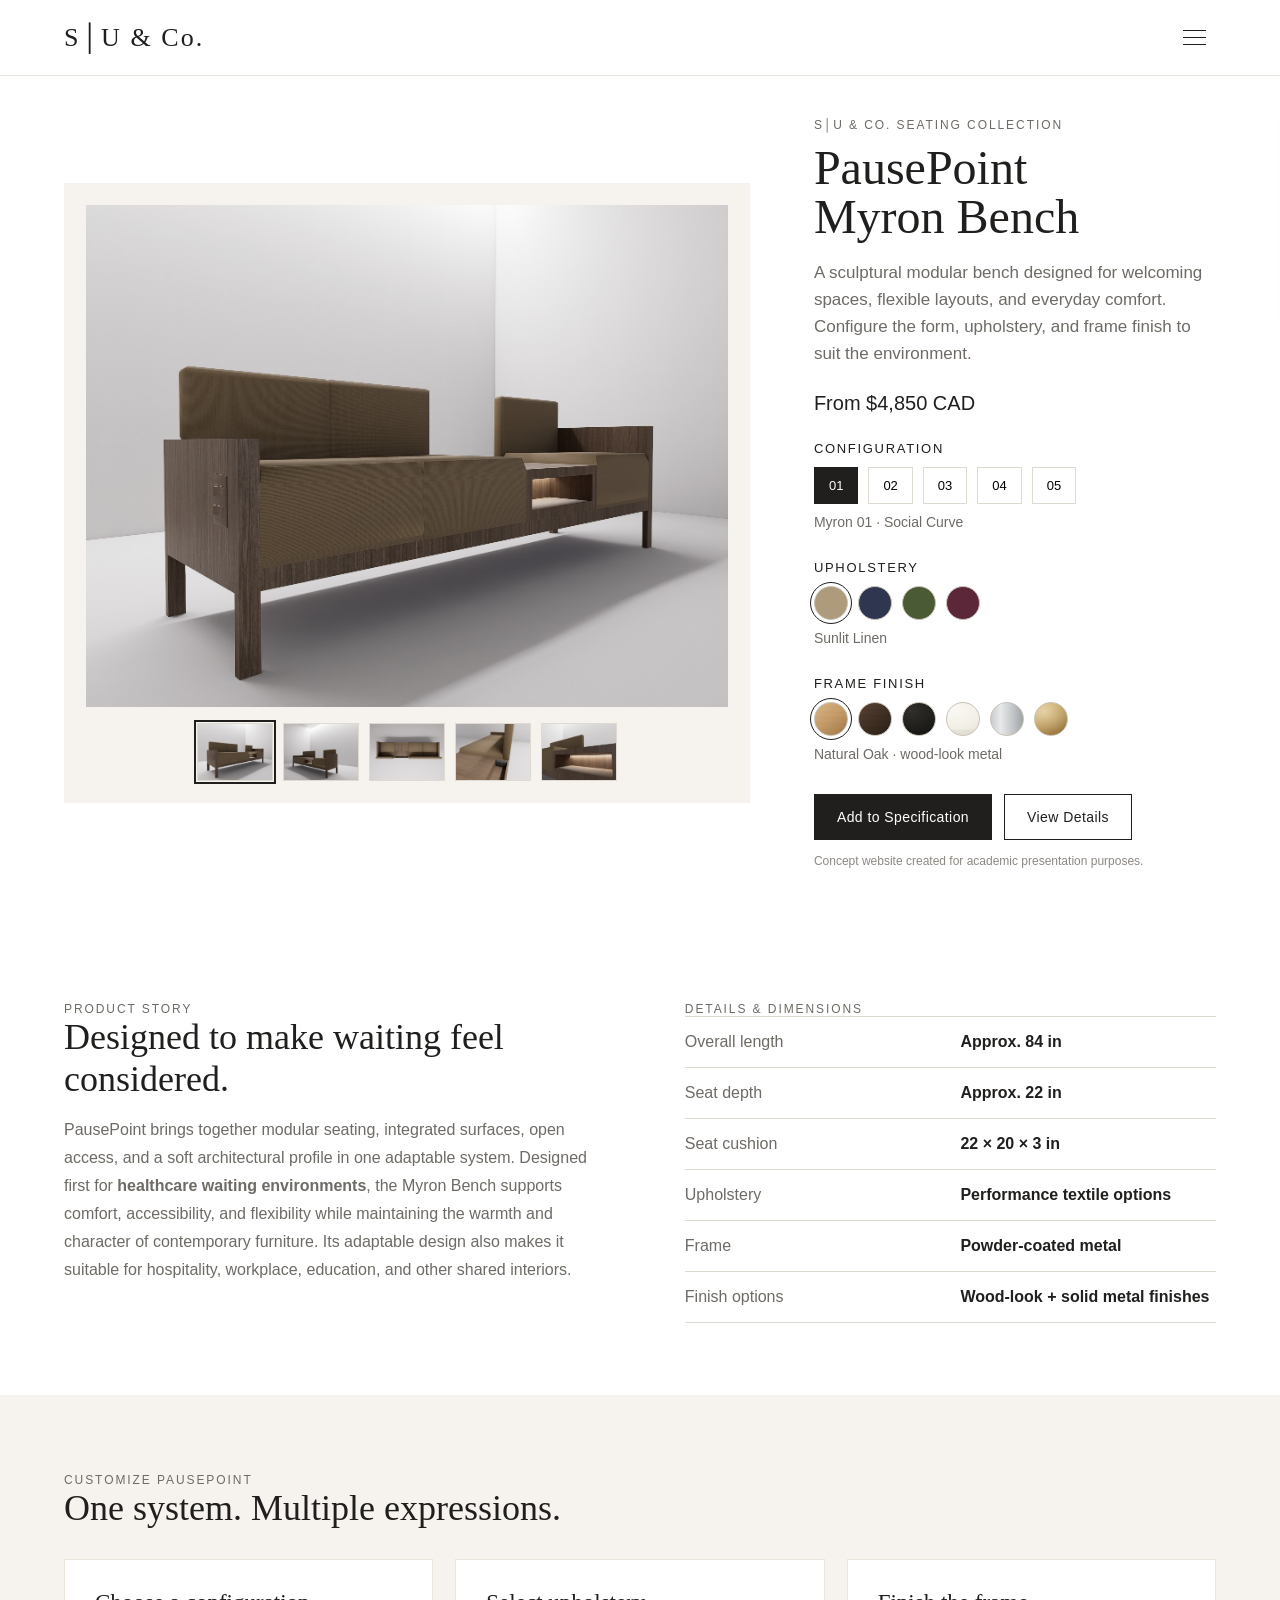
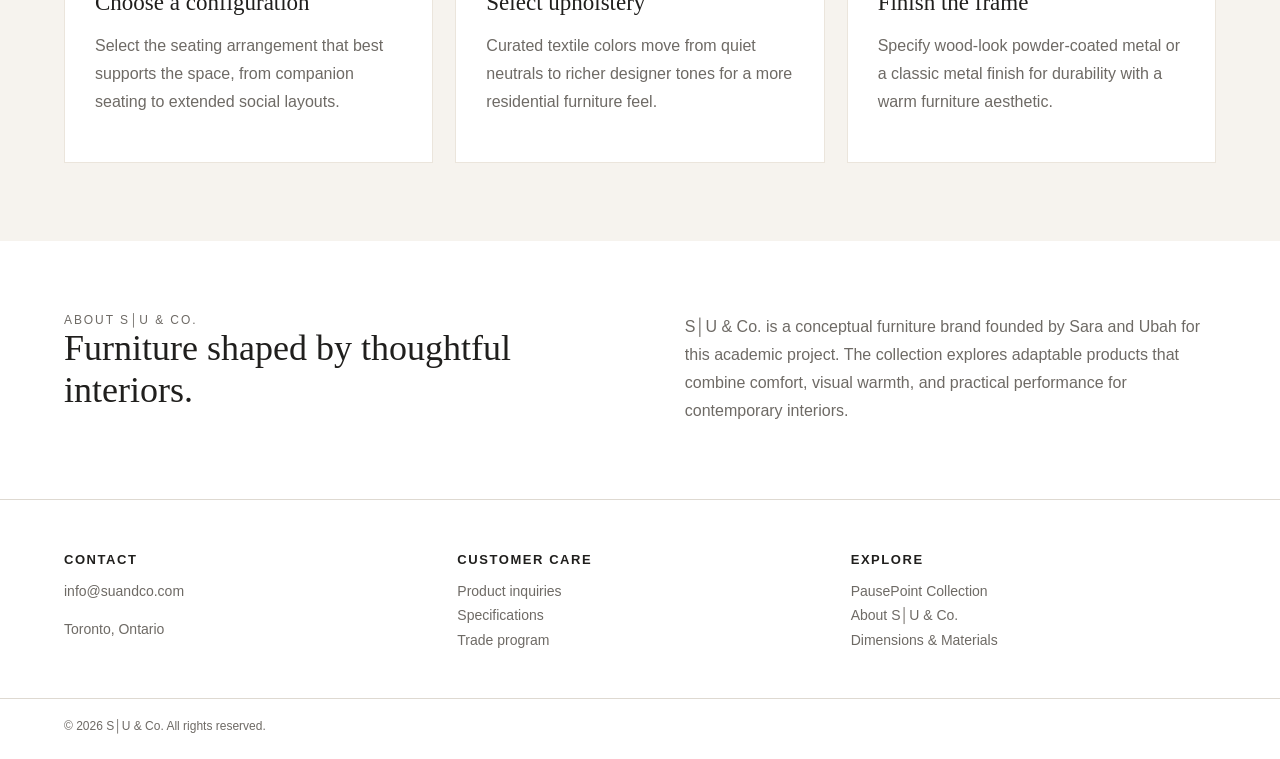
==== pausepoint-linked.html @ 6a0210c5 "Frame Finish: generated swatches + click-to-view Added 6 SVG material swatches (assets/finishes/) fo" ====
<!DOCTYPE html>
<html lang="en">
<head>
<meta charset="utf-8" />
<meta name="viewport" content="width=device-width, initial-scale=1" />
<title>S│U & Co. — PausePoint Myron Bench</title>
  <link rel="stylesheet" href="assets/styles.css" />
</head>
<body>

<header class="topbar">
  <div class="brand">S│U &amp; Co.</div>
  <button class="menu-btn" aria-label="Menu" onclick="document.querySelector('.drawer').classList.toggle('open')">
    <span></span>
  </button>
</header>

<nav class="drawer">
  <a href="#product">Product</a>
  <a href="#details">Details &amp; Dimensions</a>
  <a href="#about">About</a>
  <a href="#contact">Contact</a>
</nav>

<main id="product" class="hero">
  <div class="hero-img">
    <img id="heroImg" src="[data-uri]" alt="PausePoint Myron Bench" />
    <div class="hero-thumbs" id="heroThumbs" hidden></div>
  </div>

  <section>
    <div class="eyebrow">S│U &amp; Co. Seating Collection</div>
    <h1>PausePoint<br>Myron Bench</h1>
    <p class="sub">A sculptural modular bench designed for welcoming spaces, flexible layouts, and everyday comfort. Configure the form, upholstery, and frame finish to suit the environment.</p>
    <div class="price">From $4,850 CAD</div>

    <div class="section-label">Configuration</div>
    <div class="configs" id="configs">
      <button class="config active" data-name="Myron 01 · Social Curve">01</button>
      <button class="config" data-name="Myron 02 · Companion">02</button>
      <button class="config" data-name="Myron 03 · Open End">03</button>
      <button class="config" data-name="Myron 04 · Conversation">04</button>
      <button class="config" data-name="Myron 05 · Extended">05</button>
    </div>
    <div class="swatch-name" id="configName">Myron 01 · Social Curve</div>

    <div class="section-label">Upholstery</div>
    <div class="swatches" id="fabricSwatches">
      <button class="swatch active" style="background:#ad9b7c" data-name="Sunlit Linen"></button>
      <button class="swatch" style="background:#2f3650" data-name="Marine Twill"></button>
      <button class="swatch" style="background:#4a5a34" data-name="Forest Velvet"></button>
      <button class="swatch" style="background:#5c2739" data-name="Mulberry Linen"></button>
    </div>
    <div class="swatch-name" id="fabricName">Sunlit Linen</div>

    <div class="section-label">Frame Finish</div>
    <div class="swatches" id="frameSwatches">
      <button class="swatch active" style="background:url(assets/finishes/natural-oak.svg) center/cover" data-name="Natural Oak · wood-look metal"></button>
      <button class="swatch" style="background:url(assets/finishes/warm-walnut.svg) center/cover" data-name="Warm Walnut · wood-look metal"></button>
      <button class="swatch" style="background:url(assets/finishes/matte-black.svg) center/cover" data-name="Matte Black"></button>
      <button class="swatch" style="background:url(assets/finishes/soft-white.svg) center/cover" data-name="Soft White"></button>
      <button class="swatch" style="background:url(assets/finishes/brushed-silver.svg) center/cover" data-name="Brushed Silver"></button>
      <button class="swatch" style="background:url(assets/finishes/satin-brass.svg) center/cover" data-name="Satin Brass"></button>
    </div>
    <div class="swatch-name" id="frameName">Natural Oak · wood-look metal</div>

    <div class="cta-row">
      <button class="btn primary">Add to Specification</button>
      <a class="btn secondary" href="#details">View Details</a>
    </div>
    <div class="note">Concept website created for academic presentation purposes.</div>
  </section>
</main>

<section id="details" class="content">
  <div class="two-col">
    <div>
      <div class="eyebrow">Product Story</div>
      <h2>Designed to make waiting feel considered.</h2>
      <p class="copy">PausePoint brings together modular seating, integrated surfaces, open access, and a soft architectural profile in one adaptable system. Designed first for <strong>healthcare waiting environments</strong>, the Myron Bench supports comfort, accessibility, and flexibility while maintaining the warmth and character of contemporary furniture. Its adaptable design also makes it suitable for hospitality, workplace, education, and other shared interiors.</p>
    </div>
    <div>
      <div class="eyebrow">Details &amp; Dimensions</div>
      <div class="specs">
        <div class="spec-row"><span>Overall length</span><strong>Approx. 84 in</strong></div>
        <div class="spec-row"><span>Seat depth</span><strong>Approx. 22 in</strong></div>
        <div class="spec-row"><span>Seat cushion</span><strong>22 × 20 × 3 in</strong></div>
        <div class="spec-row"><span>Upholstery</span><strong>Performance textile options</strong></div>
        <div class="spec-row"><span>Frame</span><strong>Powder-coated metal</strong></div>
        <div class="spec-row"><span>Finish options</span><strong>Wood-look + solid metal finishes</strong></div>
      </div>
    </div>
  </div>
</section>

<section class="band">
  <div class="eyebrow">Customize PausePoint</div>
  <h2>One system. Multiple expressions.</h2>
  <div class="cards">
    <div class="card"><h3>Choose a configuration</h3><p class="copy">Select the seating arrangement that best supports the space, from companion seating to extended social layouts.</p></div>
    <div class="card"><h3>Select upholstery</h3><p class="copy">Curated textile colors move from quiet neutrals to richer designer tones for a more residential furniture feel.</p></div>
    <div class="card"><h3>Finish the frame</h3><p class="copy">Specify wood-look powder-coated metal or a classic metal finish for durability with a warm furniture aesthetic.</p></div>
  </div>
</section>

<section id="about" class="content">
  <div class="two-col">
    <div>
      <div class="eyebrow">About S│U &amp; Co.</div>
      <h2>Furniture shaped by thoughtful interiors.</h2>
    </div>
    <div class="copy">
      S│U &amp; Co. is a conceptual furniture brand founded by Sara and Ubah for this academic project. The collection explores adaptable products that combine comfort, visual warmth, and practical performance for contemporary interiors.
    </div>
  </div>
</section>

<section id="contact" class="footer-links">
  <div>
    <h4>Contact</h4>
    <a href="mailto:info@suandco.com">info@suandco.com</a>
    <p>Toronto, Ontario</p>
  </div>
  <div>
    <h4>Customer Care</h4>
    <a href="#">Product inquiries</a>
    <a href="#">Specifications</a>
    <a href="#">Trade program</a>
  </div>
  <div>
    <h4>Explore</h4>
    <a href="#product">PausePoint Collection</a>
    <a href="#about">About S│U &amp; Co.</a>
    <a href="#details">Dimensions &amp; Materials</a>
  </div>
</section>

<footer>© 2026 S│U &amp; Co. All rights reserved.</footer>

<script src="assets/app.js"></script>
</body>
</html>
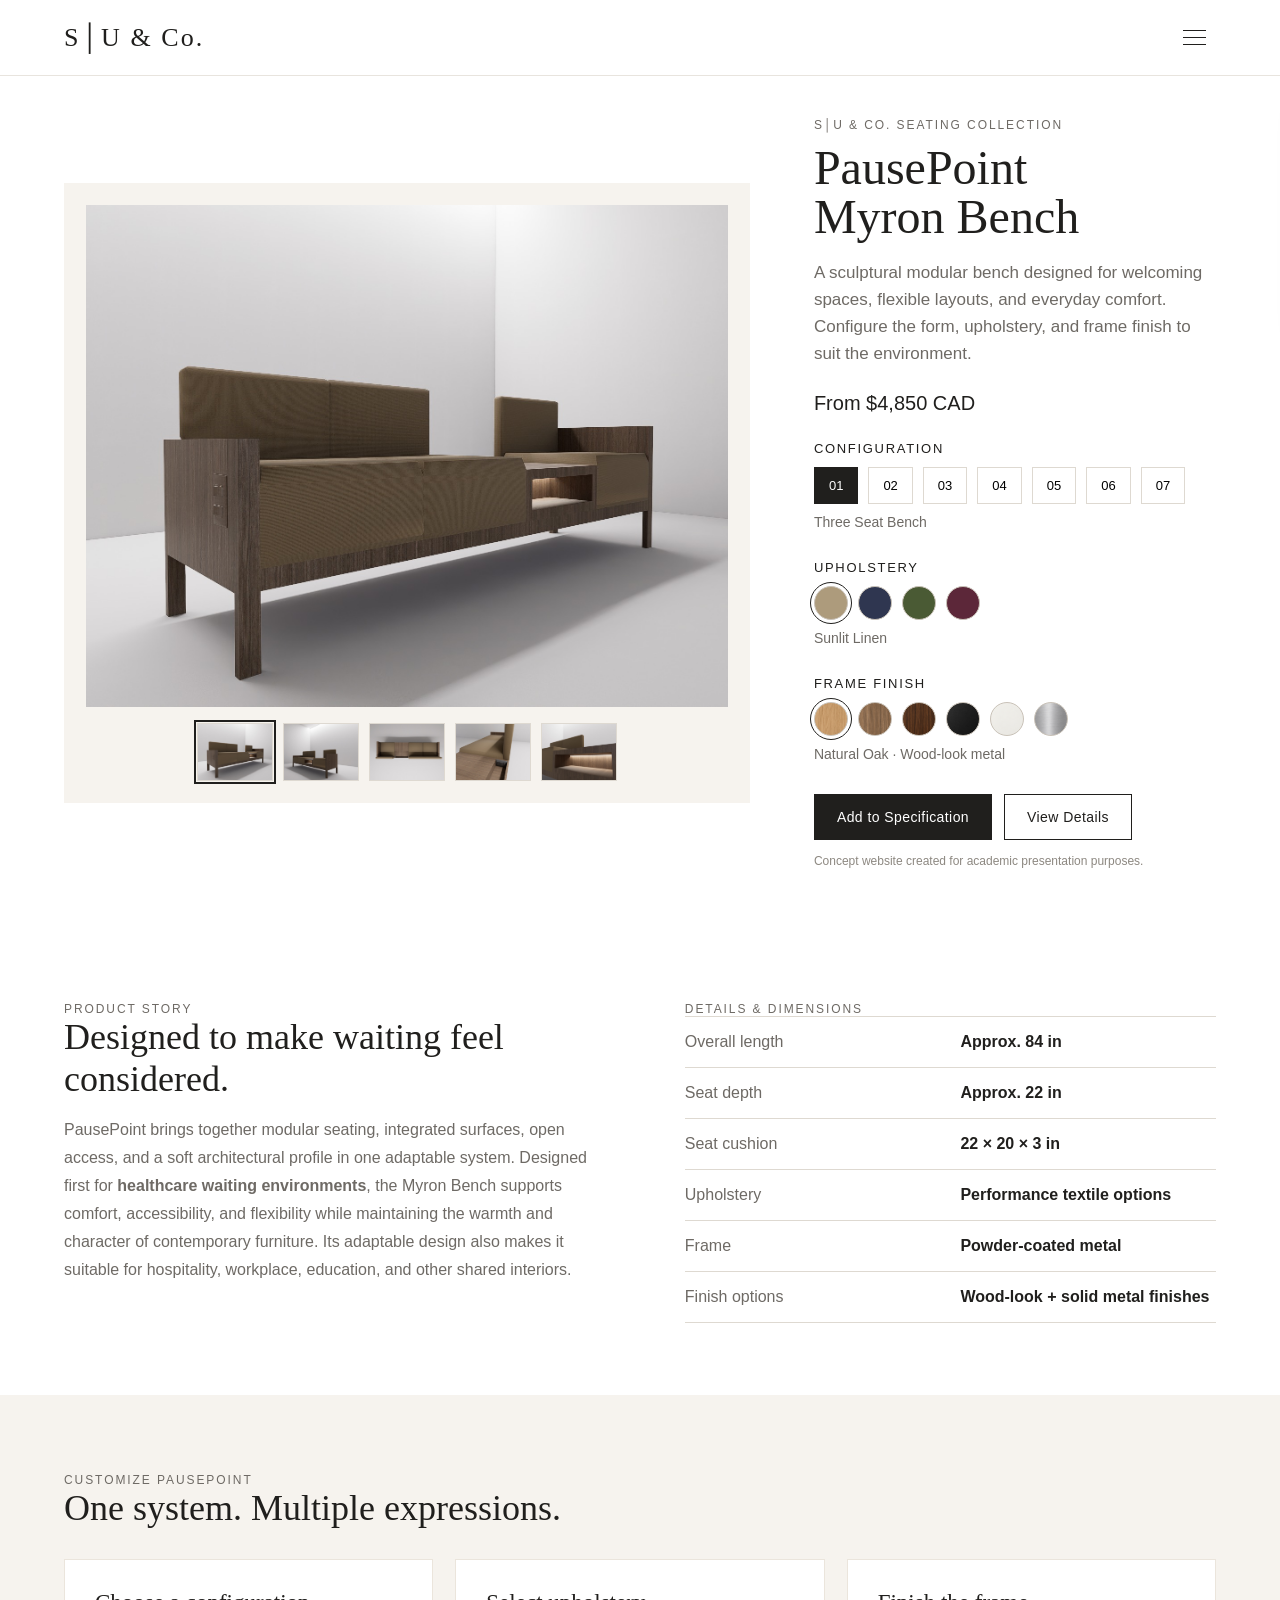
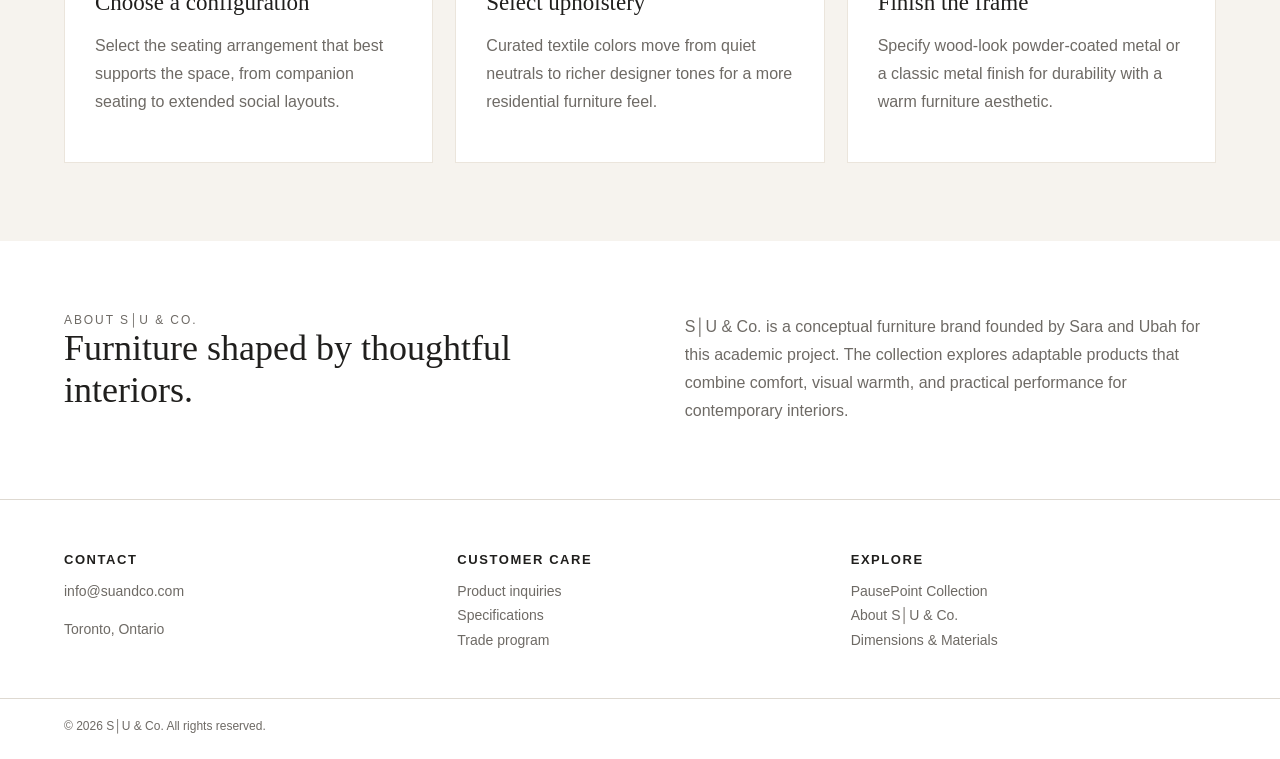
==== commit 1fcd7ea7: "Frame Finish photos + 7-layout Configuration selector Frame Finish: swapped the generated SVG tiles " ====
--- a/pausepoint-linked.html
+++ b/pausepoint-linked.html
@@ -36,13 +36,15 @@
 
     <div class="section-label">Configuration</div>
     <div class="configs" id="configs">
-      <button class="config active" data-name="Myron 01 · Social Curve">01</button>
-      <button class="config" data-name="Myron 02 · Companion">02</button>
-      <button class="config" data-name="Myron 03 · Open End">03</button>
-      <button class="config" data-name="Myron 04 · Conversation">04</button>
-      <button class="config" data-name="Myron 05 · Extended">05</button>
+      <button class="config active" data-name="Three Seat Bench" data-img="assets/renders/01_three_seat_bench.png">01</button>
+      <button class="config" data-name="Three Seat + End Table" data-img="assets/renders/02_three_seat_end_table.png">02</button>
+      <button class="config" data-name="Two Seat Bench" data-img="assets/renders/03_two_seat_bench.png">03</button>
+      <button class="config" data-name="Single Seat" data-img="assets/renders/04_single_seats_together.png">04</button>
+      <button class="config" data-name="Two Seat + End Table" data-img="assets/renders/05_two_seat_end_table.png">05</button>
+      <button class="config" data-name="Four Seat Bench" data-img="assets/renders/06_four_seat_bench.png">06</button>
+      <button class="config" data-name="Four Seat Backless Bench" data-img="assets/renders/07_four_seat_backless_bench.png">07</button>
     </div>
-    <div class="swatch-name" id="configName">Myron 01 · Social Curve</div>
+    <div class="swatch-name" id="configName">Three Seat Bench</div>
 
     <div class="section-label">Upholstery</div>
     <div class="swatches" id="fabricSwatches">
@@ -55,14 +57,14 @@
 
     <div class="section-label">Frame Finish</div>
     <div class="swatches" id="frameSwatches">
-      <button class="swatch active" style="background:url(assets/finishes/natural-oak.svg) center/cover" data-name="Natural Oak · wood-look metal"></button>
-      <button class="swatch" style="background:url(assets/finishes/warm-walnut.svg) center/cover" data-name="Warm Walnut · wood-look metal"></button>
-      <button class="swatch" style="background:url(assets/finishes/matte-black.svg) center/cover" data-name="Matte Black"></button>
-      <button class="swatch" style="background:url(assets/finishes/soft-white.svg) center/cover" data-name="Soft White"></button>
-      <button class="swatch" style="background:url(assets/finishes/brushed-silver.svg) center/cover" data-name="Brushed Silver"></button>
-      <button class="swatch" style="background:url(assets/finishes/satin-brass.svg) center/cover" data-name="Satin Brass"></button>
+      <button class="swatch active" style="background:url(assets/finishes/natural-oak.jpg) center/cover" data-name="Natural Oak · Wood-look metal"></button>
+      <button class="swatch" style="background:url(assets/finishes/mocha-walnut.jpg) center/cover" data-name="Mocha Walnut · Wood-look metal"></button>
+      <button class="swatch" style="background:url(assets/finishes/smoked-walnut.jpg) center/cover" data-name="Smoked Walnut · Wood-look metal"></button>
+      <button class="swatch" style="background:url(assets/finishes/matte-black.jpg) center/cover" data-name="Matte Black · Powder coat"></button>
+      <button class="swatch" style="background:url(assets/finishes/soft-ivory.jpg) center/cover" data-name="Soft Ivory · Powder coat"></button>
+      <button class="swatch" style="background:url(assets/finishes/brushed-silver.jpg) center/cover" data-name="Brushed Silver · Powder coat"></button>
     </div>
-    <div class="swatch-name" id="frameName">Natural Oak · wood-look metal</div>
+    <div class="swatch-name" id="frameName">Natural Oak · Wood-look metal</div>
 
     <div class="cta-row">
       <button class="btn primary">Add to Specification</button>
--- a/assets/styles.css
+++ b/assets/styles.css
@@ -46,6 +46,7 @@
     align-items:center; justify-content:center; gap:16px; overflow:hidden; padding:22px;
   }
   .hero-img img { width:100%; max-height:520px; object-fit:contain; }
+  .hero-img img.is-config { width:auto; max-width:100%; }
   .hero-thumbs { display:flex; gap:10px; flex-wrap:wrap; justify-content:center; }
   .hero-thumbs[hidden] { display:none; }
   .hero-thumbs button {
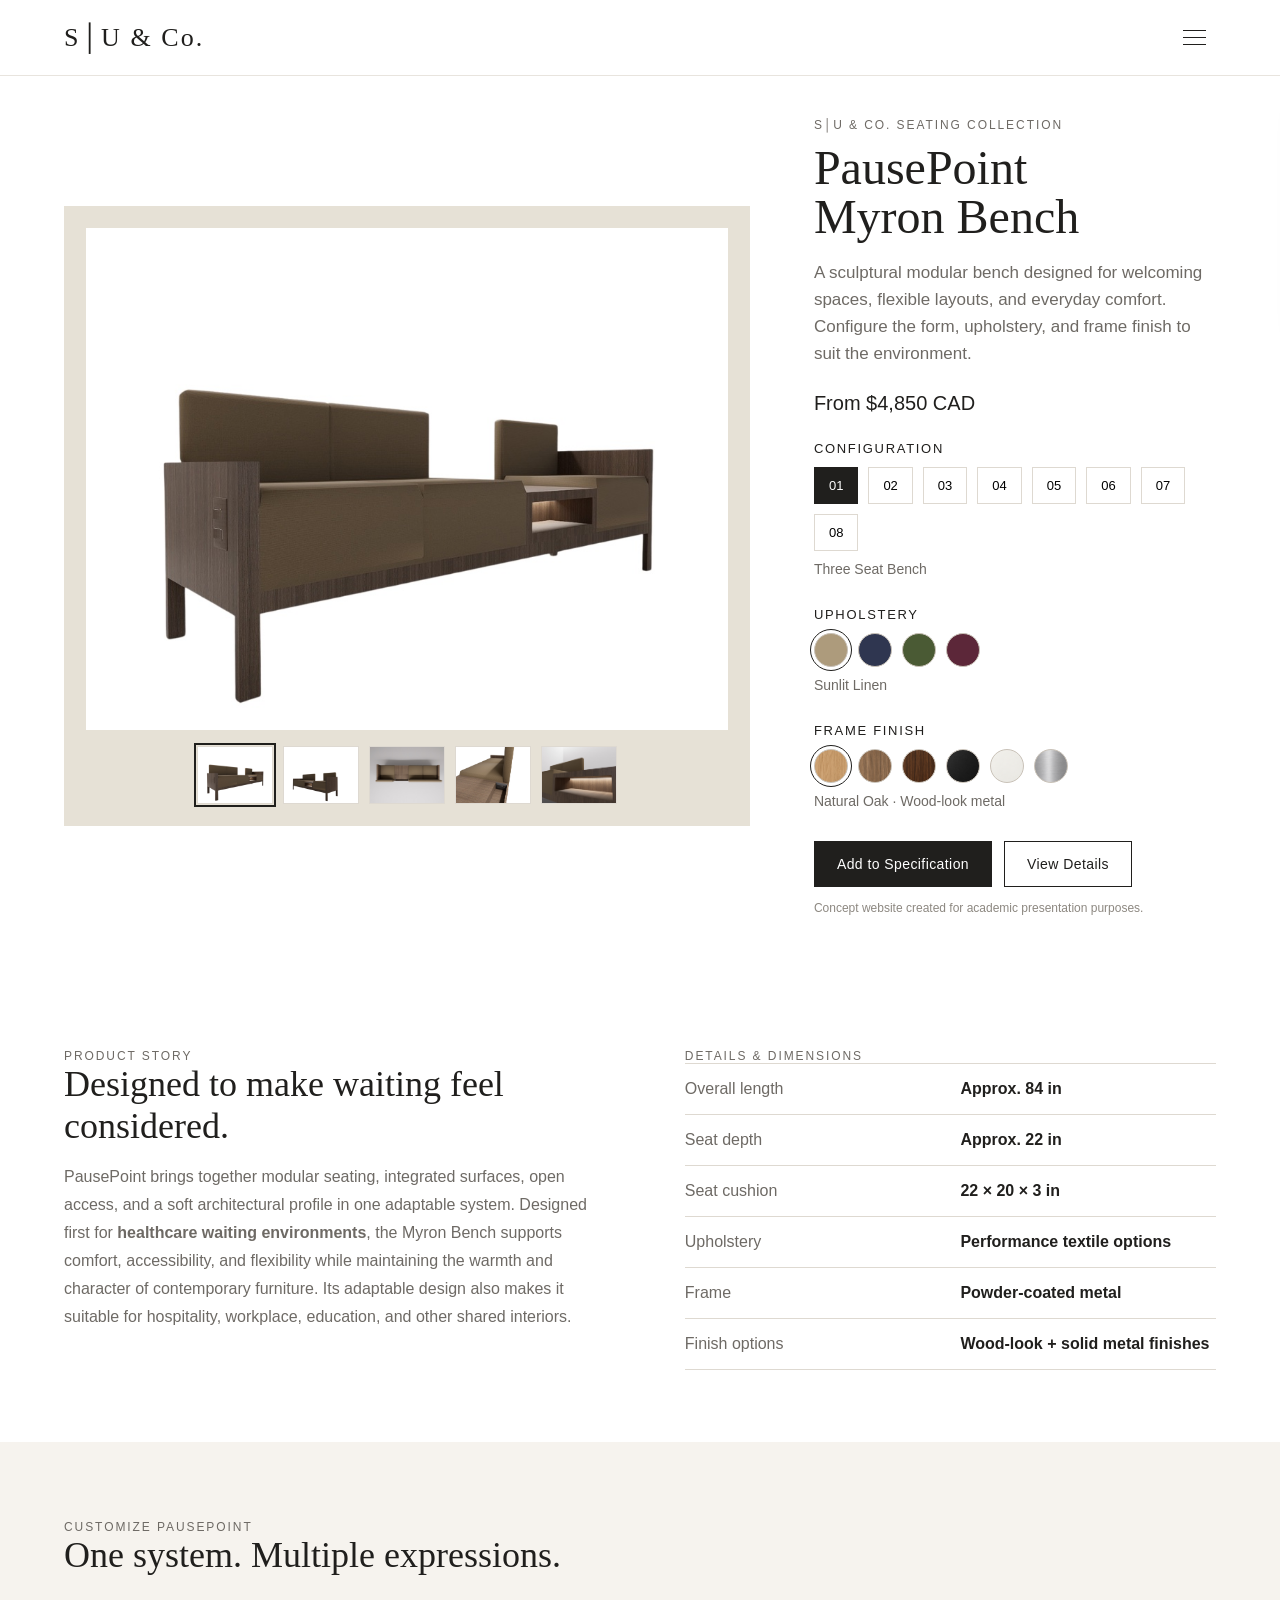
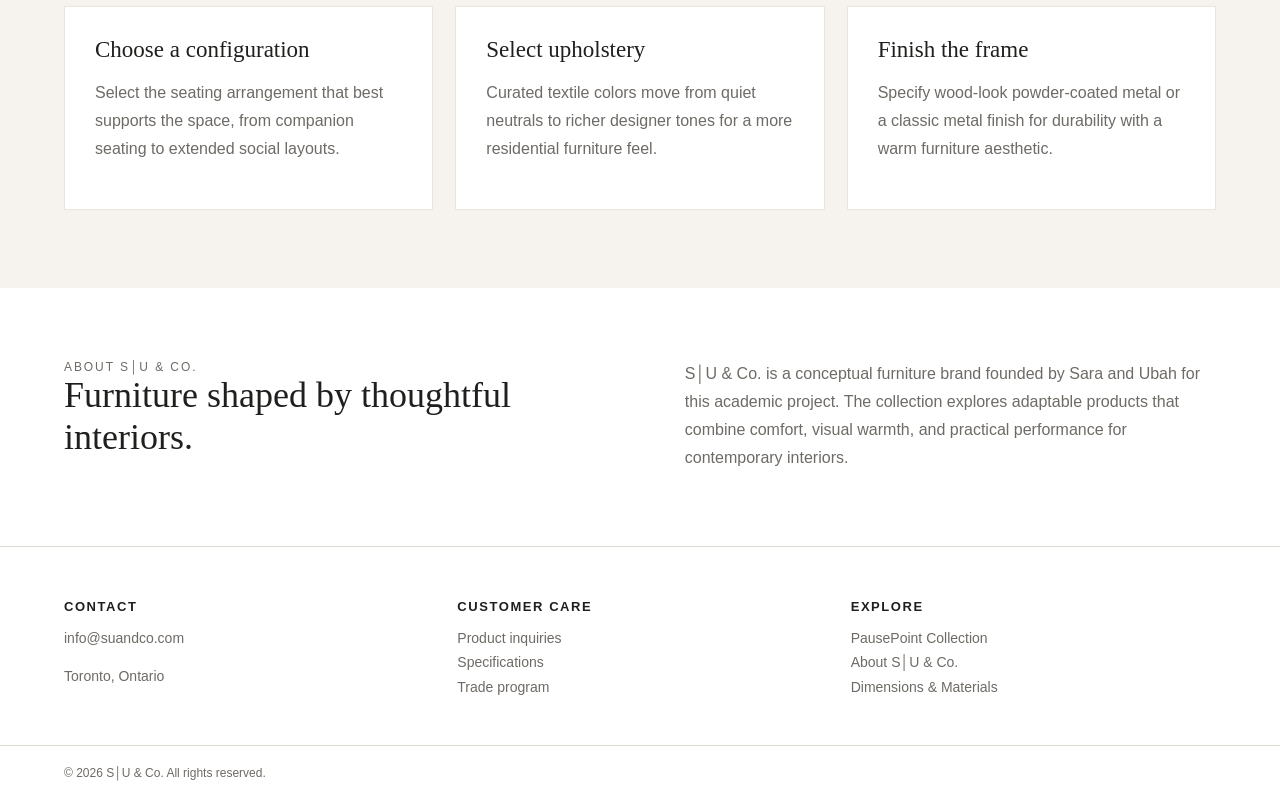
==== commit 61496f7c: "Add 'Two Seats + Table + Seat' as configuration 02 New second configuration (assets/renders/two-seat" ====
--- a/pausepoint-linked.html
+++ b/pausepoint-linked.html
@@ -37,12 +37,13 @@
     <div class="section-label">Configuration</div>
     <div class="configs" id="configs">
       <button class="config active" data-name="Three Seat Bench" data-img="assets/renders/01_three_seat_bench.png">01</button>
-      <button class="config" data-name="Three Seat + End Table" data-img="assets/renders/02_three_seat_end_table.png">02</button>
-      <button class="config" data-name="Two Seat Bench" data-img="assets/renders/03_two_seat_bench.png">03</button>
-      <button class="config" data-name="Single Seat" data-img="assets/renders/04_single_seats_together.png">04</button>
-      <button class="config" data-name="Two Seat + End Table" data-img="assets/renders/05_two_seat_end_table.png">05</button>
-      <button class="config" data-name="Four Seat Bench" data-img="assets/renders/06_four_seat_bench.png">06</button>
-      <button class="config" data-name="Four Seat Backless Bench" data-img="assets/renders/07_four_seat_backless_bench.png">07</button>
+      <button class="config" data-name="Two Seats + Table + Seat" data-img="assets/renders/two-seats-table-seat.jpg">02</button>
+      <button class="config" data-name="Three Seat + End Table" data-img="assets/renders/02_three_seat_end_table.png">03</button>
+      <button class="config" data-name="Two Seat Bench" data-img="assets/renders/03_two_seat_bench.png">04</button>
+      <button class="config" data-name="Single Seat" data-img="assets/renders/04_single_seats_together.png">05</button>
+      <button class="config" data-name="Two Seat + End Table" data-img="assets/renders/05_two_seat_end_table.png">06</button>
+      <button class="config" data-name="Four Seat Bench" data-img="assets/renders/06_four_seat_bench.png">07</button>
+      <button class="config" data-name="Four Seat Backless Bench" data-img="assets/renders/07_four_seat_backless_bench.png">08</button>
     </div>
     <div class="swatch-name" id="configName">Three Seat Bench</div>
 
--- a/assets/styles.css
+++ b/assets/styles.css
@@ -42,11 +42,14 @@
     min-height:680px; padding:42px 5vw 62px; align-items:center;
   }
   .hero-img {
-    background:var(--paper); min-height:570px; display:flex; flex-direction:column;
+    background:#e6e1d6; min-height:570px; display:flex; flex-direction:column;
     align-items:center; justify-content:center; gap:16px; overflow:hidden; padding:22px;
   }
   .hero-img img { width:100%; max-height:520px; object-fit:contain; }
-  .hero-img img.is-config { width:auto; max-width:100%; }
+  .hero-img img.is-config {
+    width:auto; max-width:100%; max-height:460px; background:#fff;
+    border-radius:2px; box-shadow:0 3px 20px rgba(32,31,29,.14);
+  }
   .hero-thumbs { display:flex; gap:10px; flex-wrap:wrap; justify-content:center; }
   .hero-thumbs[hidden] { display:none; }
   .hero-thumbs button {
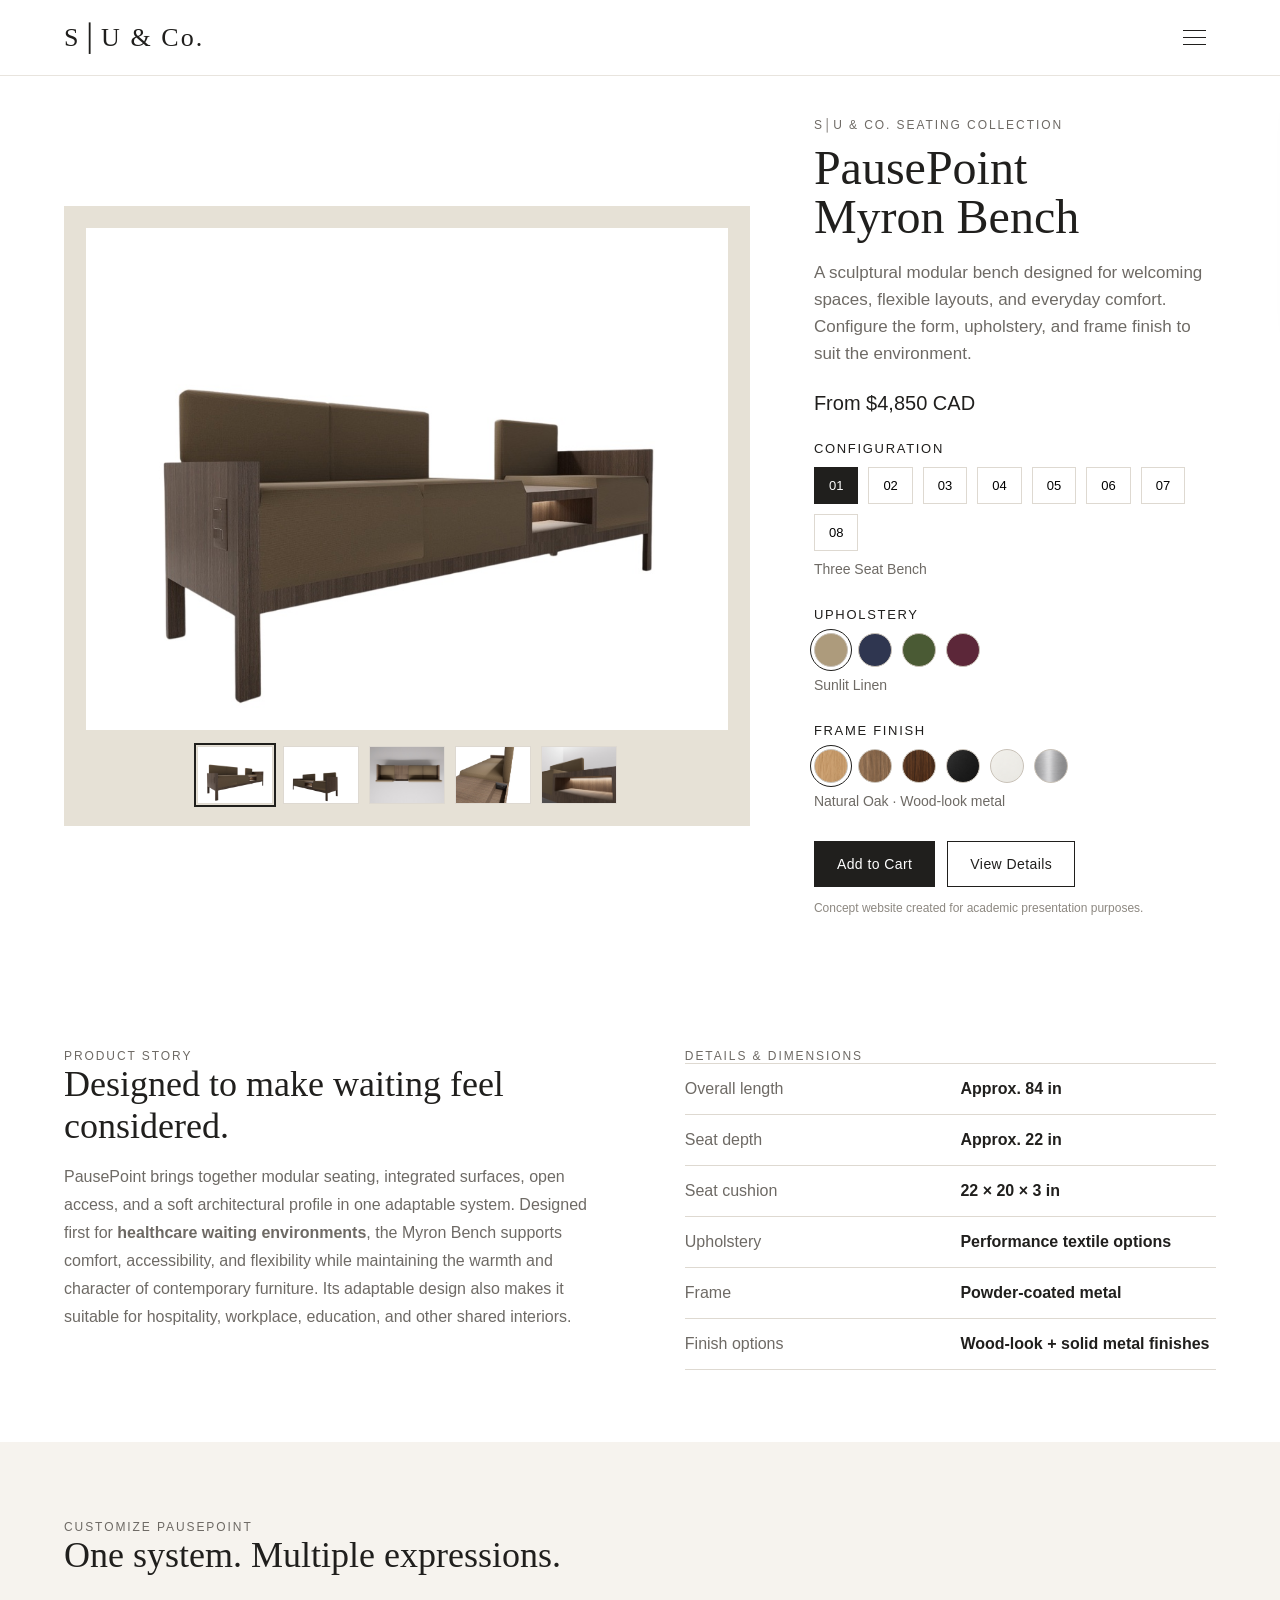
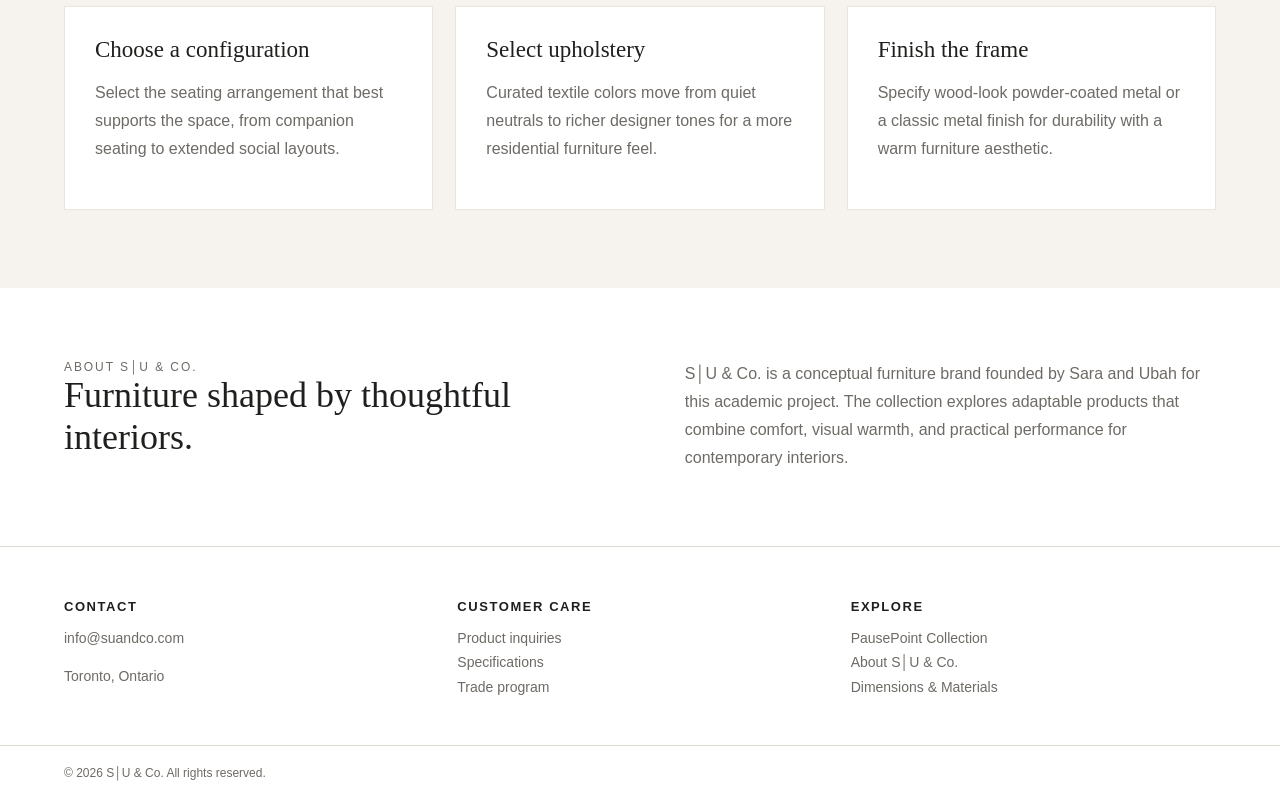
==== commit 349cec17: "Uniform full-res config images, flush white config view, Add to Cart - All 8 configuration renders r" ====
--- a/pausepoint-linked.html
+++ b/pausepoint-linked.html
@@ -36,14 +36,14 @@
 
     <div class="section-label">Configuration</div>
     <div class="configs" id="configs">
-      <button class="config active" data-name="Three Seat Bench" data-img="assets/renders/01_three_seat_bench.png">01</button>
-      <button class="config" data-name="Two Seats + Table + Seat" data-img="assets/renders/two-seats-table-seat.jpg">02</button>
-      <button class="config" data-name="Three Seat + End Table" data-img="assets/renders/02_three_seat_end_table.png">03</button>
-      <button class="config" data-name="Two Seat Bench" data-img="assets/renders/03_two_seat_bench.png">04</button>
-      <button class="config" data-name="Single Seat" data-img="assets/renders/04_single_seats_together.png">05</button>
-      <button class="config" data-name="Two Seat + End Table" data-img="assets/renders/05_two_seat_end_table.png">06</button>
-      <button class="config" data-name="Four Seat Bench" data-img="assets/renders/06_four_seat_bench.png">07</button>
-      <button class="config" data-name="Four Seat Backless Bench" data-img="assets/renders/07_four_seat_backless_bench.png">08</button>
+      <button class="config active" data-name="Three Seat Bench" data-img="assets/renders/config-1.png">01</button>
+      <button class="config" data-name="Two Seats + Table + Seat" data-img="assets/renders/config-2.jpg">02</button>
+      <button class="config" data-name="Three Seat + End Table" data-img="assets/renders/config-3.png">03</button>
+      <button class="config" data-name="Two Seat Bench" data-img="assets/renders/config-4.png">04</button>
+      <button class="config" data-name="Single Seat" data-img="assets/renders/config-5.png">05</button>
+      <button class="config" data-name="Two Seat + End Table" data-img="assets/renders/config-6.png">06</button>
+      <button class="config" data-name="Four Seat Bench" data-img="assets/renders/config-7.png">07</button>
+      <button class="config" data-name="Four Seat Backless Bench" data-img="assets/renders/config-8.png">08</button>
     </div>
     <div class="swatch-name" id="configName">Three Seat Bench</div>
 
@@ -68,7 +68,7 @@
     <div class="swatch-name" id="frameName">Natural Oak · Wood-look metal</div>
 
     <div class="cta-row">
-      <button class="btn primary">Add to Specification</button>
+      <button class="btn primary">Add to Cart</button>
       <a class="btn secondary" href="#details">View Details</a>
     </div>
     <div class="note">Concept website created for academic presentation purposes.</div>
--- a/assets/styles.css
+++ b/assets/styles.css
@@ -44,10 +44,12 @@
   .hero-img {
     background:#e6e1d6; min-height:570px; display:flex; flex-direction:column;
     align-items:center; justify-content:center; gap:16px; overflow:hidden; padding:22px;
+
   }
+  .hero-img.flush { background:#fff; padding:0; }
   .hero-img img { width:100%; max-height:520px; object-fit:contain; }
-  .hero-img img.is-config {
-    width:auto; max-width:100%; max-height:460px; background:#fff;
+  .hero-img img.is-finish {
+    width:auto; max-width:min(100%, 440px); max-height:300px; background:#fff;
     border-radius:2px; box-shadow:0 3px 20px rgba(32,31,29,.14);
   }
   .hero-thumbs { display:flex; gap:10px; flex-wrap:wrap; justify-content:center; }
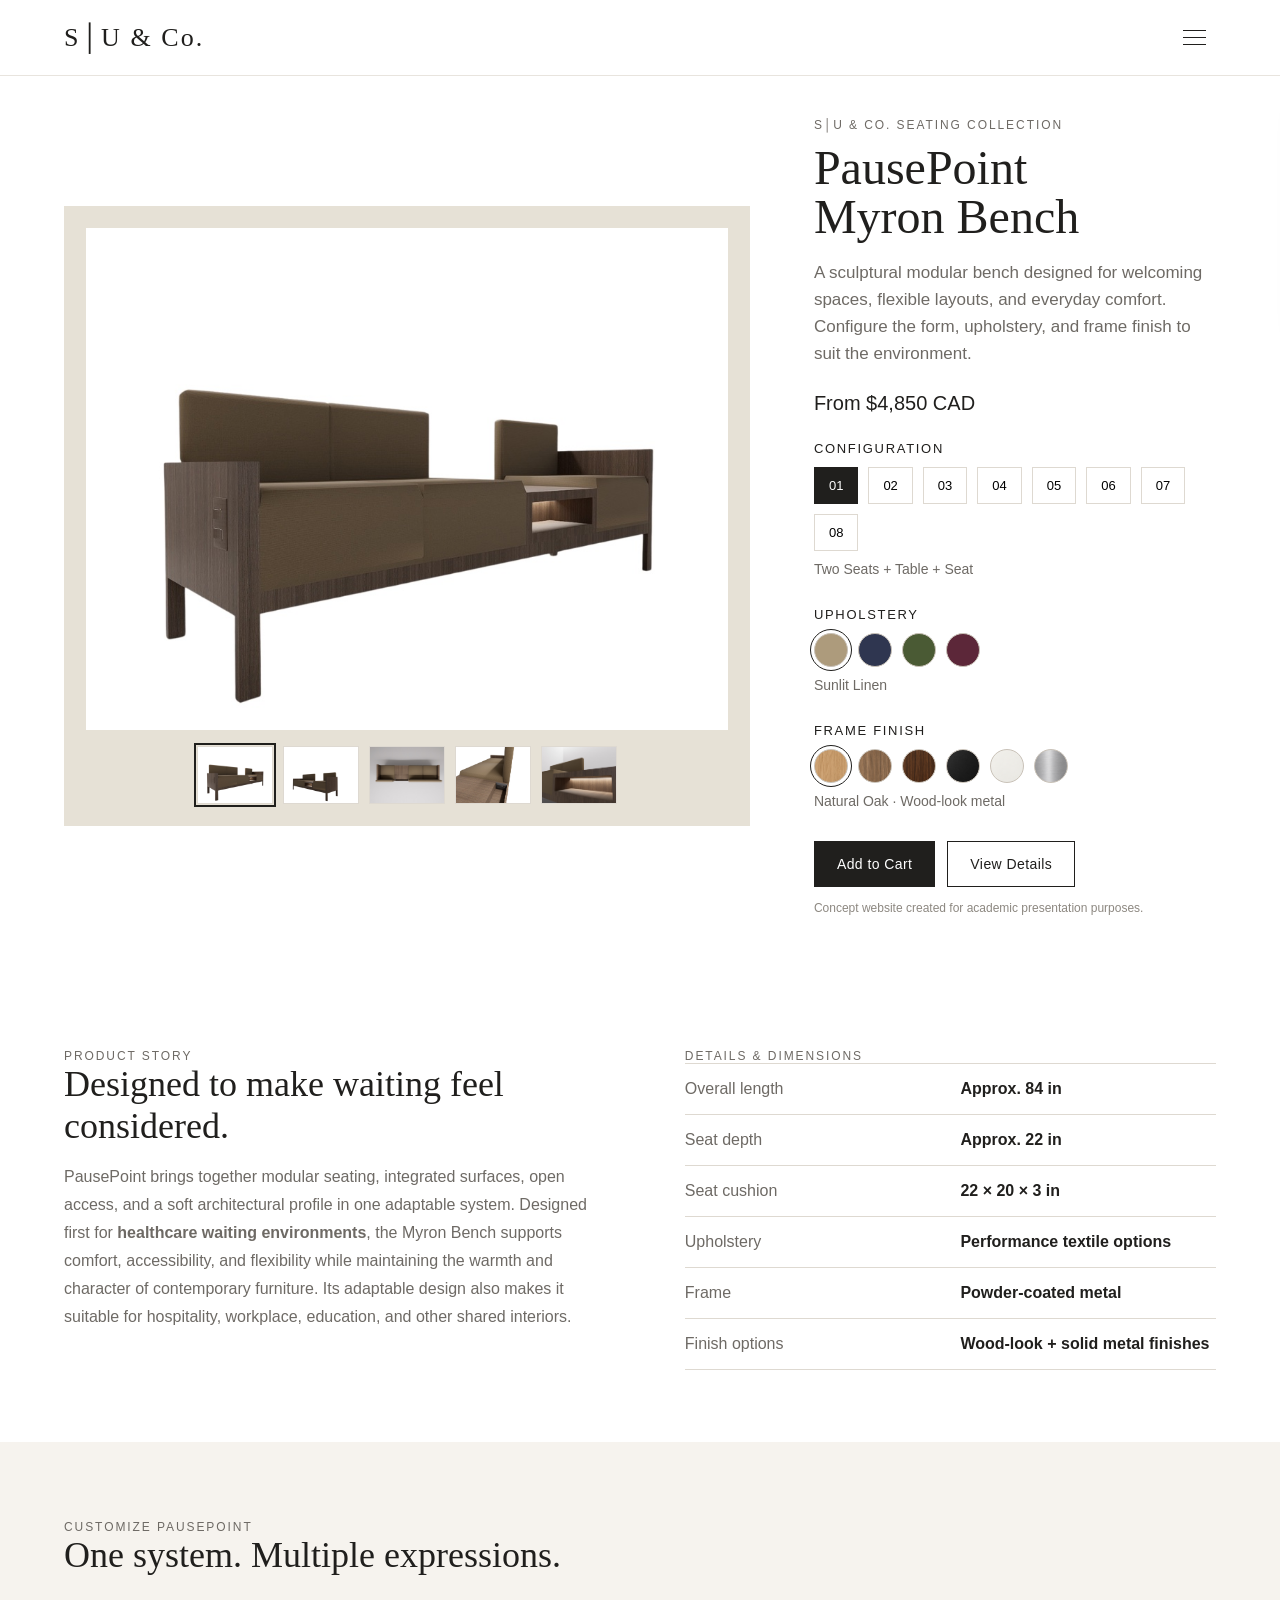
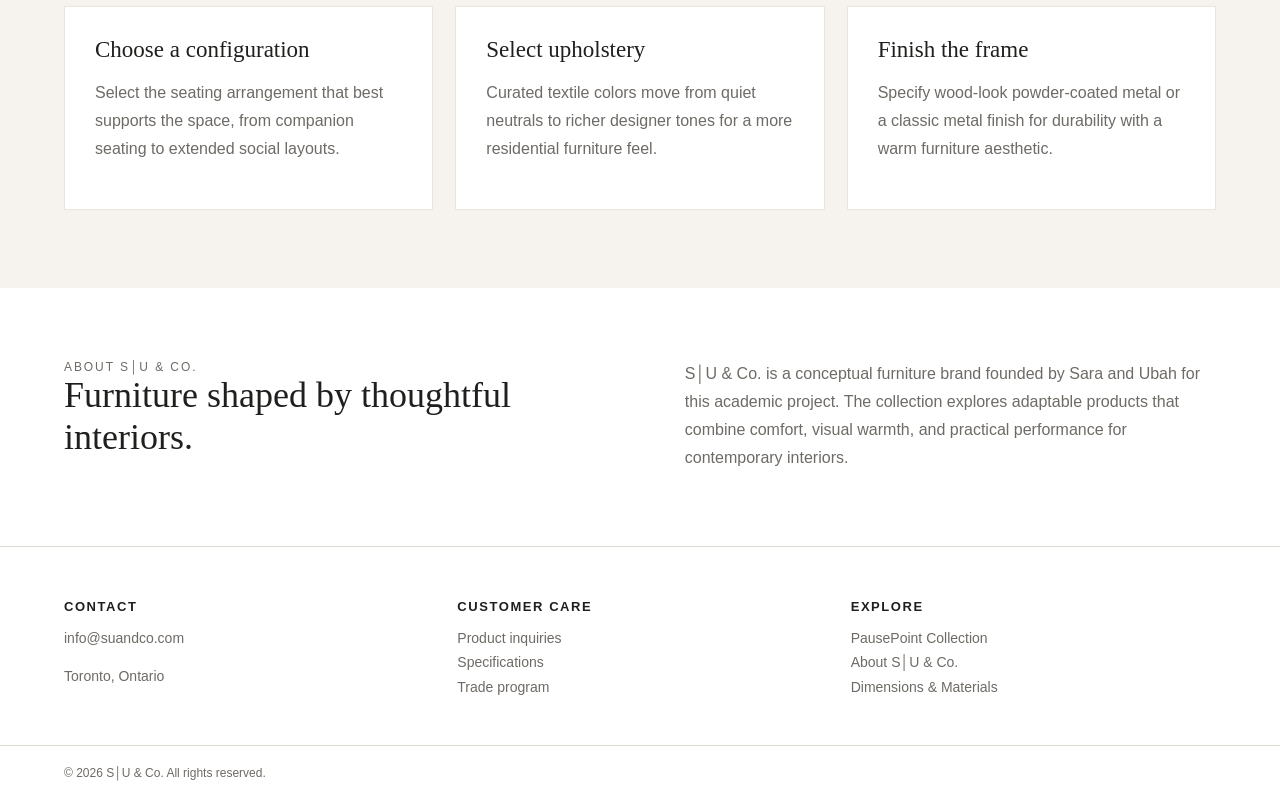
==== commit cde5fac7: "Swap configurations 01 and 02 01 is now Two Seats + Table + Seat, 02 is Three Seat Bench.  Co-Author" ====
--- a/pausepoint-linked.html
+++ b/pausepoint-linked.html
@@ -36,8 +36,8 @@
 
     <div class="section-label">Configuration</div>
     <div class="configs" id="configs">
-      <button class="config active" data-name="Three Seat Bench" data-img="assets/renders/config-1.png">01</button>
-      <button class="config" data-name="Two Seats + Table + Seat" data-img="assets/renders/config-2.jpg">02</button>
+      <button class="config active" data-name="Two Seats + Table + Seat" data-img="assets/renders/config-2.jpg">01</button>
+      <button class="config" data-name="Three Seat Bench" data-img="assets/renders/config-1.png">02</button>
       <button class="config" data-name="Three Seat + End Table" data-img="assets/renders/config-3.png">03</button>
       <button class="config" data-name="Two Seat Bench" data-img="assets/renders/config-4.png">04</button>
       <button class="config" data-name="Single Seat" data-img="assets/renders/config-5.png">05</button>
@@ -45,7 +45,7 @@
       <button class="config" data-name="Four Seat Bench" data-img="assets/renders/config-7.png">07</button>
       <button class="config" data-name="Four Seat Backless Bench" data-img="assets/renders/config-8.png">08</button>
     </div>
-    <div class="swatch-name" id="configName">Three Seat Bench</div>
+    <div class="swatch-name" id="configName">Two Seats + Table + Seat</div>
 
     <div class="section-label">Upholstery</div>
     <div class="swatches" id="fabricSwatches">
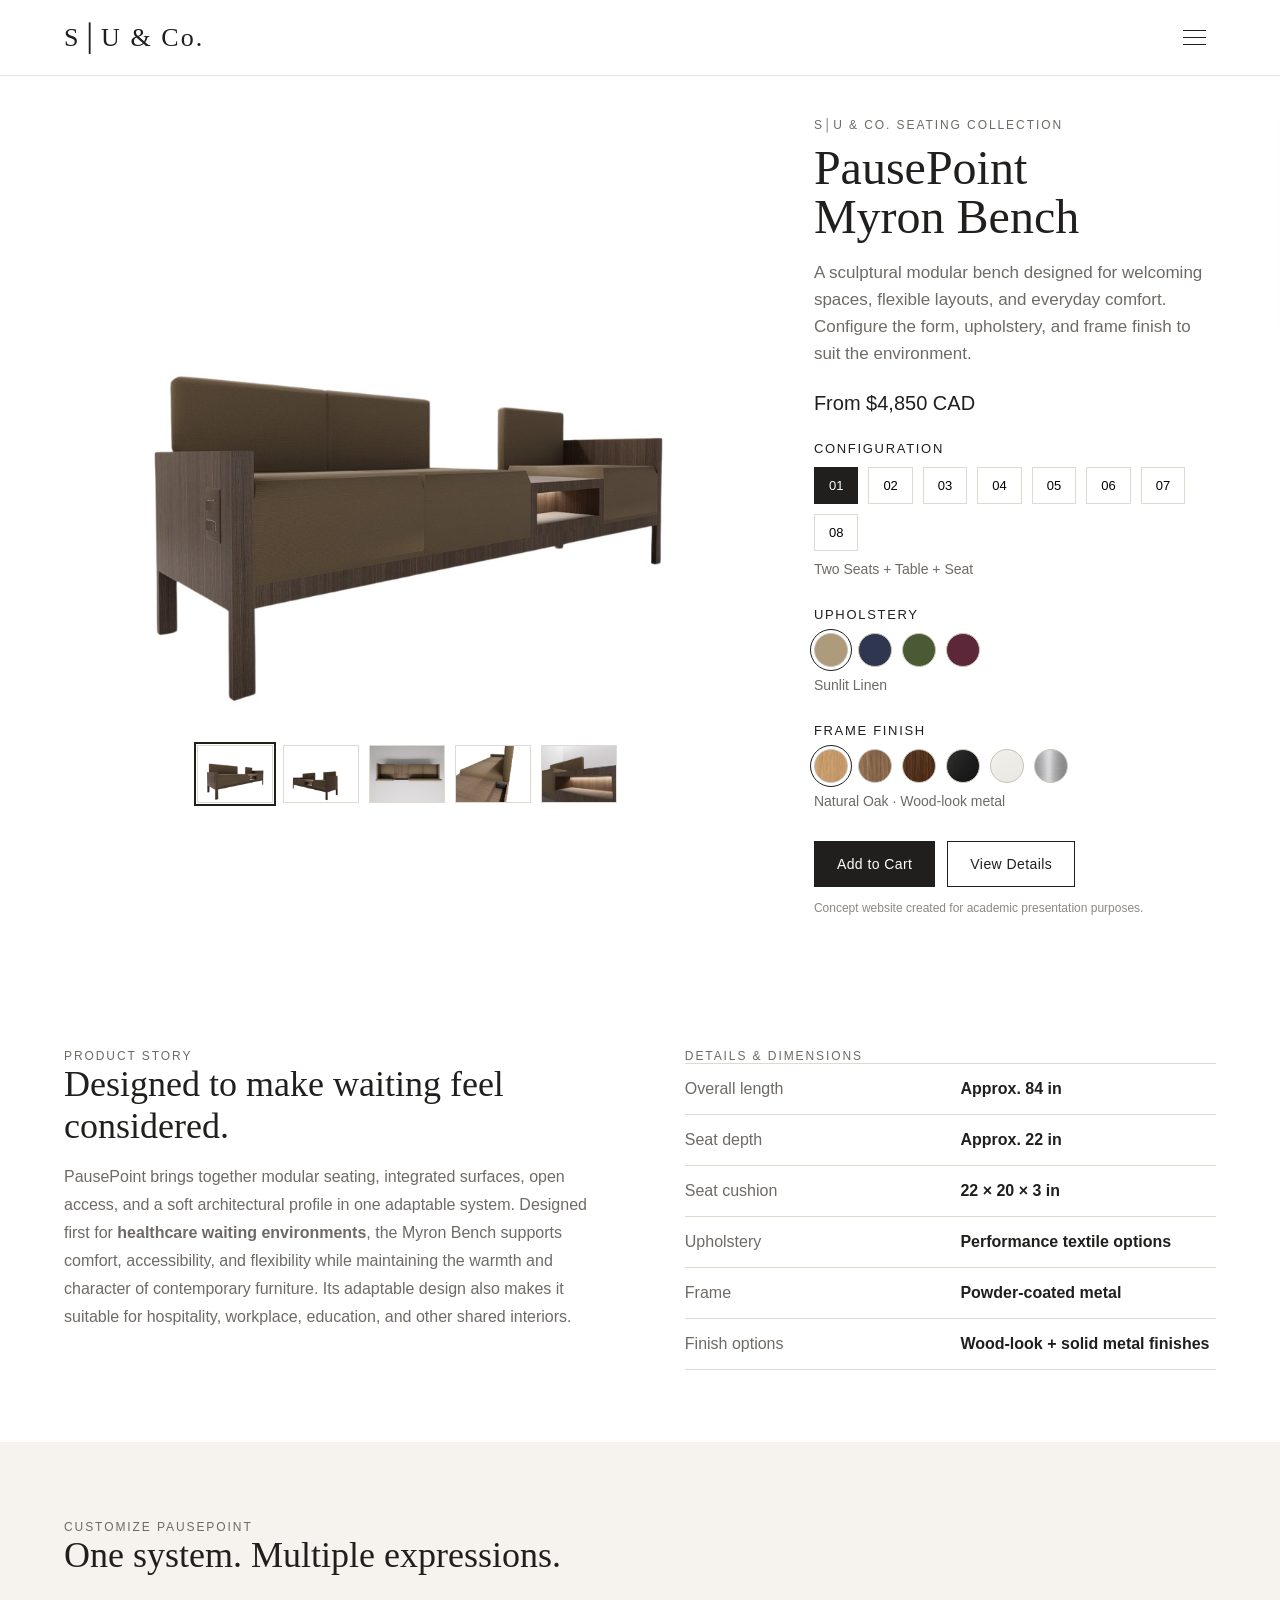
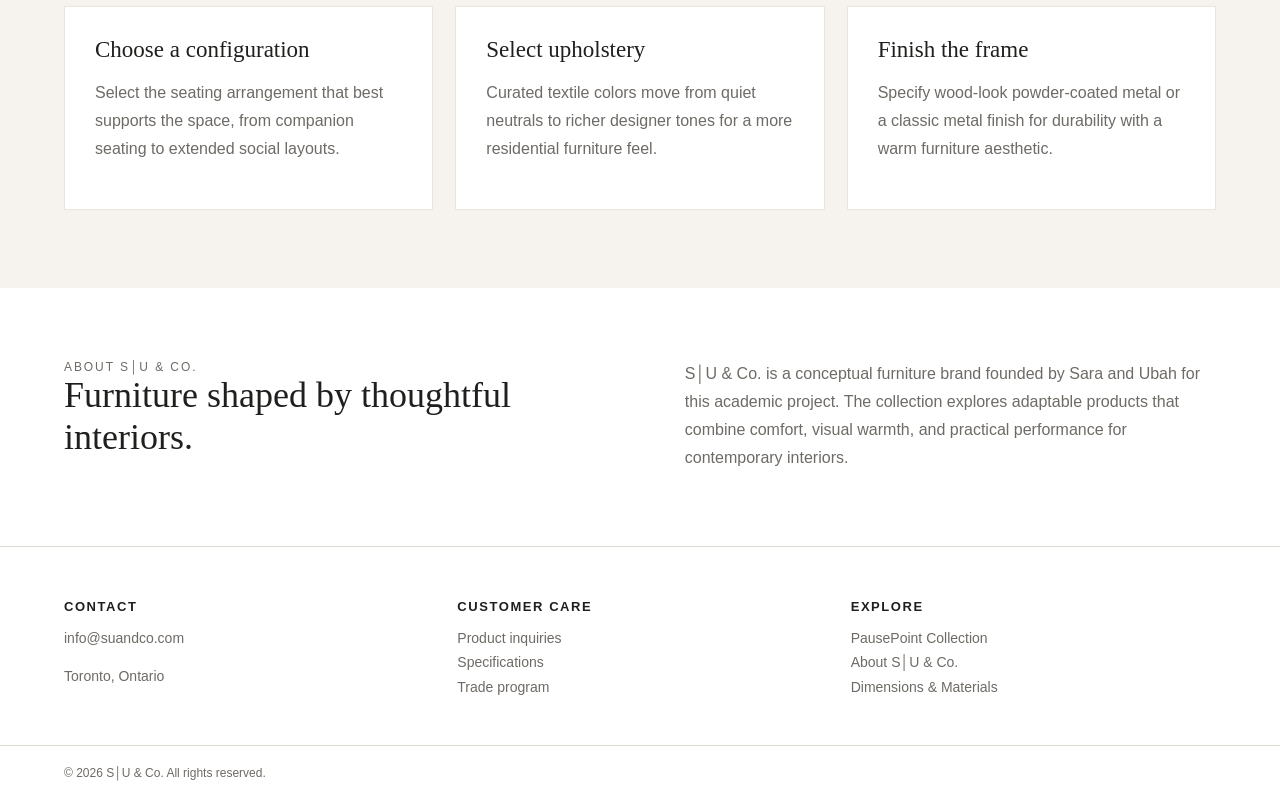
==== commit a9586734: "Replace config 01 and 04 renders with the new versions config-2.jpg -> config-2b.jpg  (Two Seats + T" ====
--- a/pausepoint-linked.html
+++ b/pausepoint-linked.html
@@ -36,10 +36,10 @@
 
     <div class="section-label">Configuration</div>
     <div class="configs" id="configs">
-      <button class="config active" data-name="Two Seats + Table + Seat" data-img="assets/renders/config-2.jpg">01</button>
+      <button class="config active" data-name="Two Seats + Table + Seat" data-img="assets/renders/config-2b.jpg">01</button>
       <button class="config" data-name="Three Seat Bench" data-img="assets/renders/config-1.png">02</button>
       <button class="config" data-name="Three Seat + End Table" data-img="assets/renders/config-3.png">03</button>
-      <button class="config" data-name="Two Seat Bench" data-img="assets/renders/config-4.png">04</button>
+      <button class="config" data-name="Two Seat Bench" data-img="assets/renders/config-4b.jpg">04</button>
       <button class="config" data-name="Single Seat" data-img="assets/renders/config-5.png">05</button>
       <button class="config" data-name="Two Seat + End Table" data-img="assets/renders/config-6.png">06</button>
       <button class="config" data-name="Four Seat Bench" data-img="assets/renders/config-7.png">07</button>
--- a/assets/styles.css
+++ b/assets/styles.css
@@ -42,17 +42,12 @@
     min-height:680px; padding:42px 5vw 62px; align-items:center;
   }
   .hero-img {
-    background:#e6e1d6; min-height:570px; display:flex; flex-direction:column;
-    align-items:center; justify-content:center; gap:16px; overflow:hidden; padding:22px;
-
+    background:#fff; min-height:570px; display:flex; flex-direction:column;
+    align-items:center; justify-content:center; gap:16px; overflow:hidden; padding:0;
   }
-  .hero-img.flush { background:#fff; padding:0; }
   .hero-img img { width:100%; max-height:520px; object-fit:contain; }
-  .hero-img img.is-finish {
-    width:auto; max-width:min(100%, 440px); max-height:300px; background:#fff;
-    border-radius:2px; box-shadow:0 3px 20px rgba(32,31,29,.14);
-  }
-  .hero-thumbs { display:flex; gap:10px; flex-wrap:wrap; justify-content:center; }
+  .hero-img img.is-finish { width:auto; max-width:min(100%, 460px); max-height:440px; border:1px solid var(--line); }
+  .hero-thumbs { display:flex; gap:10px; flex-wrap:wrap; justify-content:center; margin-bottom:20px; }
   .hero-thumbs[hidden] { display:none; }
   .hero-thumbs button {
     width:76px; height:58px; padding:0; border:1px solid var(--line); background:#fff;
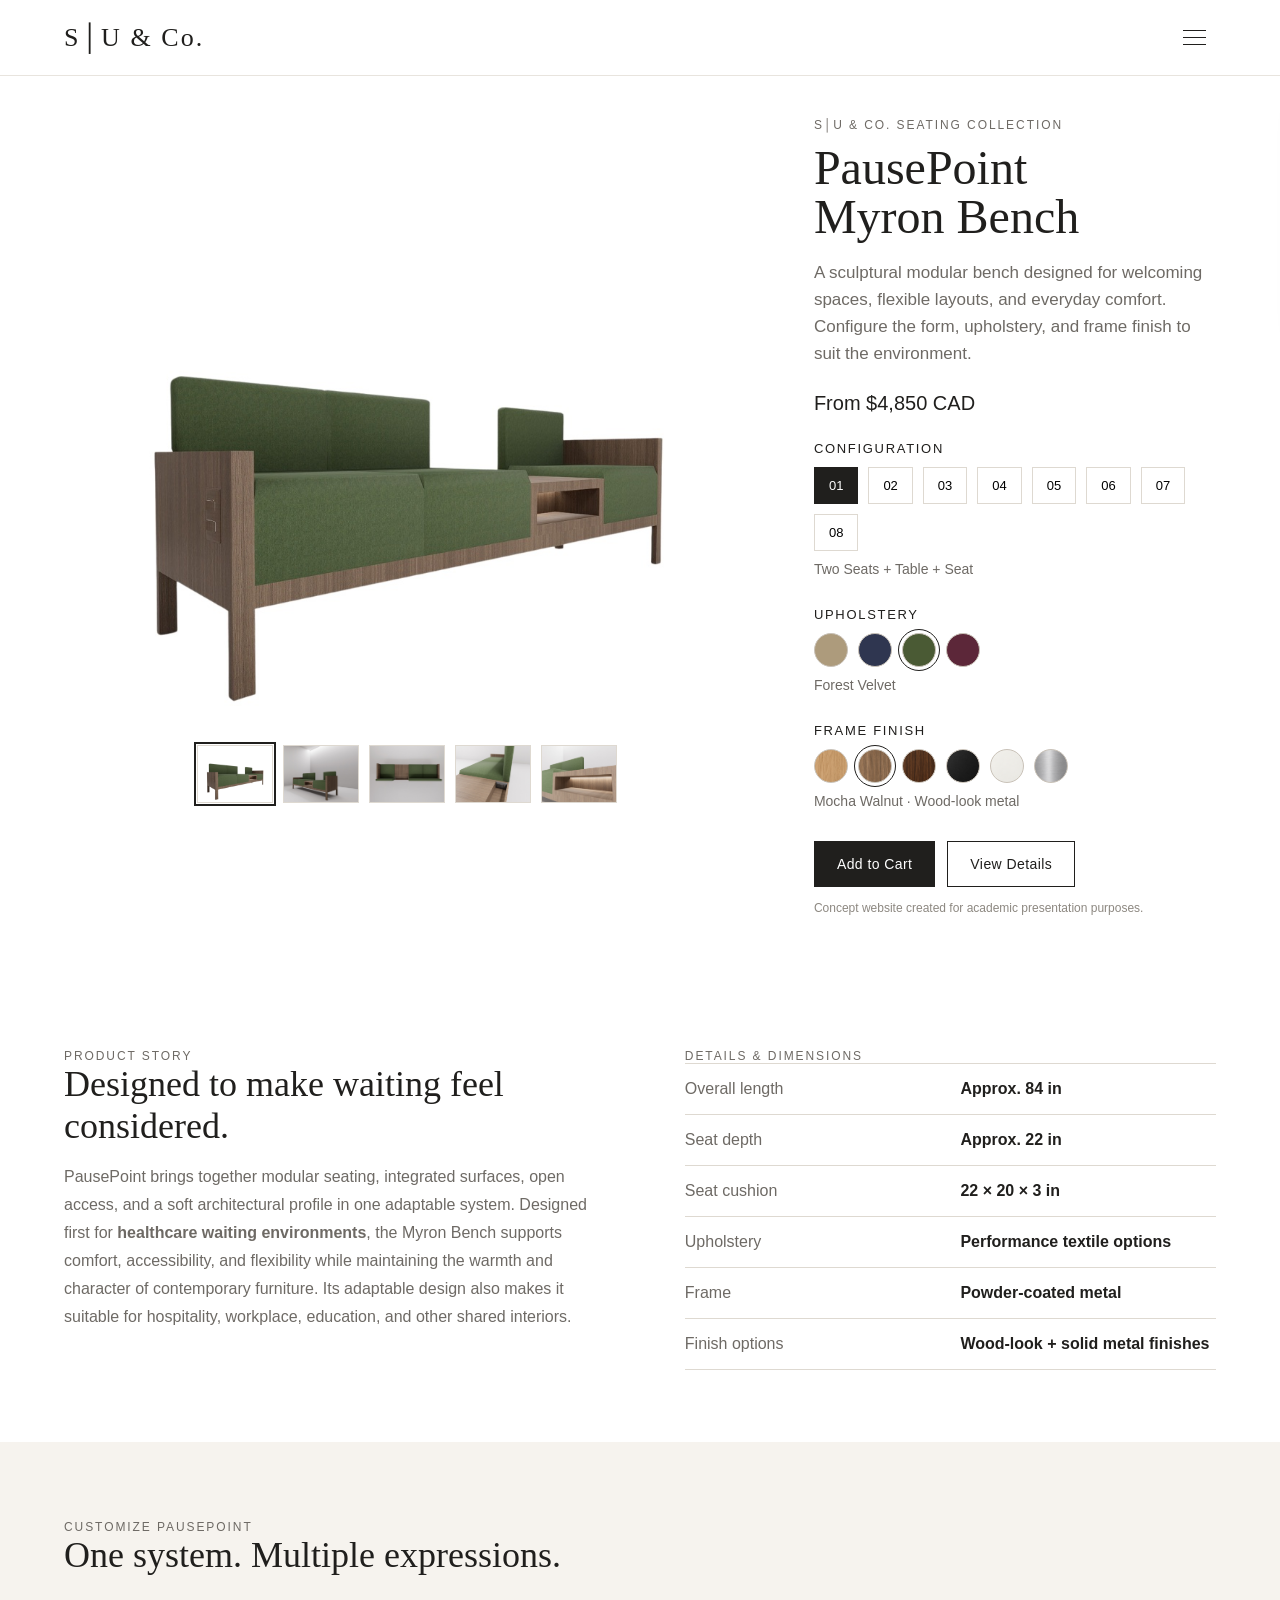
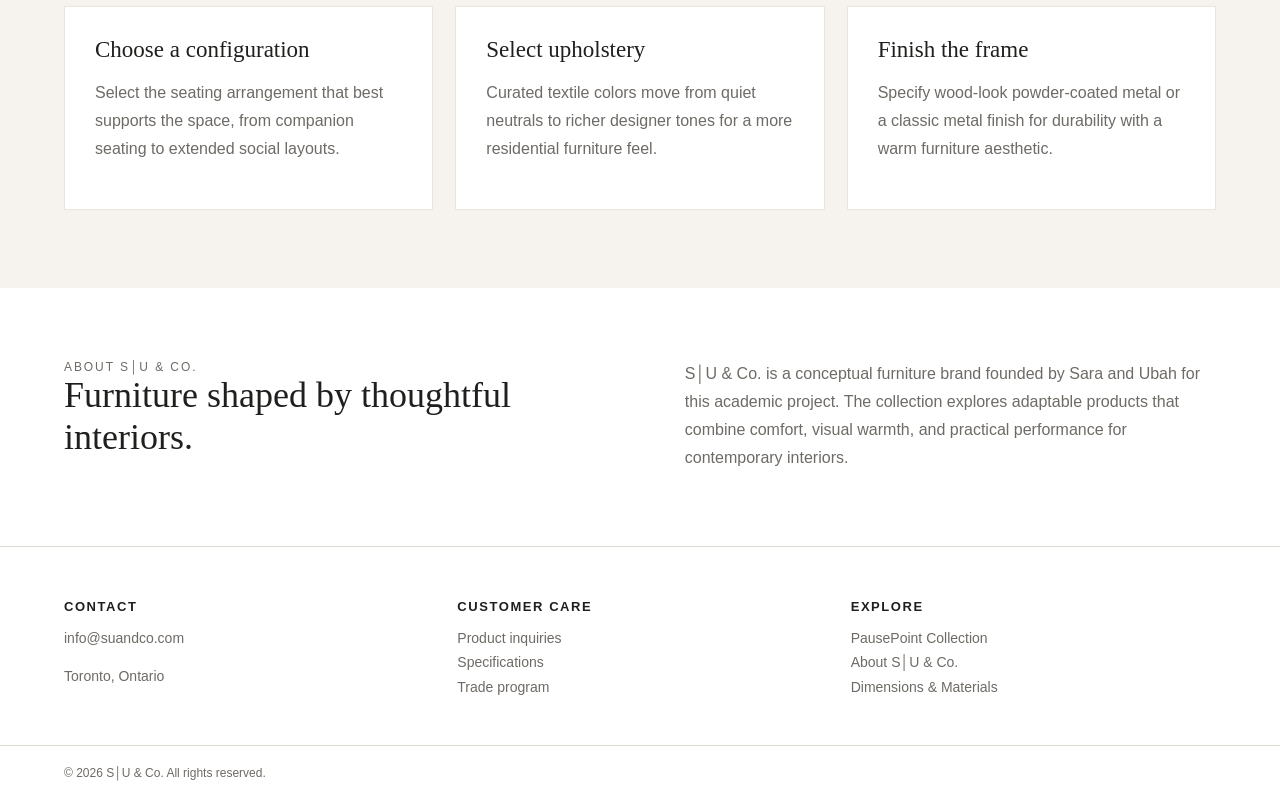
==== commit e0938bd9: "Default selections on load: Forest Velvet + Mocha Walnut Upholstery starts on Forest Velvet and Fram" ====
--- a/pausepoint-linked.html
+++ b/pausepoint-linked.html
@@ -36,36 +36,36 @@
 
     <div class="section-label">Configuration</div>
     <div class="configs" id="configs">
-      <button class="config active" data-name="Two Seats + Table + Seat" data-img="assets/renders/config-2b.jpg">01</button>
-      <button class="config" data-name="Three Seat Bench" data-img="assets/renders/config-1.png">02</button>
+      <button class="config active" data-name="Two Seats + Table + Seat" data-img="assets/renders/config-2c.png">01</button>
+      <button class="config" data-name="Three Seat Bench" data-img="assets/renders/config-1b.png">02</button>
       <button class="config" data-name="Three Seat + End Table" data-img="assets/renders/config-3.png">03</button>
       <button class="config" data-name="Two Seat Bench" data-img="assets/renders/config-4b.jpg">04</button>
-      <button class="config" data-name="Single Seat" data-img="assets/renders/config-5.png">05</button>
-      <button class="config" data-name="Two Seat + End Table" data-img="assets/renders/config-6.png">06</button>
-      <button class="config" data-name="Four Seat Bench" data-img="assets/renders/config-7.png">07</button>
-      <button class="config" data-name="Four Seat Backless Bench" data-img="assets/renders/config-8.png">08</button>
+      <button class="config" data-name="Single Seat" data-img="assets/renders/config-5b.png">05</button>
+      <button class="config" data-name="Two Seat + End Table" data-img="assets/renders/config-6b.png">06</button>
+      <button class="config" data-name="Four Seat Bench" data-img="assets/renders/config-7b.png">07</button>
+      <button class="config" data-name="Four Seat Backless Bench" data-img="assets/renders/config-8b.png">08</button>
     </div>
     <div class="swatch-name" id="configName">Two Seats + Table + Seat</div>
 
     <div class="section-label">Upholstery</div>
     <div class="swatches" id="fabricSwatches">
-      <button class="swatch active" style="background:#ad9b7c" data-name="Sunlit Linen"></button>
+      <button class="swatch" style="background:#ad9b7c" data-name="Sunlit Linen"></button>
       <button class="swatch" style="background:#2f3650" data-name="Marine Twill"></button>
-      <button class="swatch" style="background:#4a5a34" data-name="Forest Velvet"></button>
+      <button class="swatch active" style="background:#4a5a34" data-name="Forest Velvet"></button>
       <button class="swatch" style="background:#5c2739" data-name="Mulberry Linen"></button>
     </div>
-    <div class="swatch-name" id="fabricName">Sunlit Linen</div>
+    <div class="swatch-name" id="fabricName">Forest Velvet</div>
 
     <div class="section-label">Frame Finish</div>
     <div class="swatches" id="frameSwatches">
-      <button class="swatch active" style="background:url(assets/finishes/natural-oak.jpg) center/cover" data-name="Natural Oak · Wood-look metal"></button>
-      <button class="swatch" style="background:url(assets/finishes/mocha-walnut.jpg) center/cover" data-name="Mocha Walnut · Wood-look metal"></button>
+      <button class="swatch" style="background:url(assets/finishes/natural-oak.jpg) center/cover" data-name="Natural Oak · Wood-look metal"></button>
+      <button class="swatch active" style="background:url(assets/finishes/mocha-walnut.jpg) center/cover" data-name="Mocha Walnut · Wood-look metal"></button>
       <button class="swatch" style="background:url(assets/finishes/smoked-walnut.jpg) center/cover" data-name="Smoked Walnut · Wood-look metal"></button>
       <button class="swatch" style="background:url(assets/finishes/matte-black.jpg) center/cover" data-name="Matte Black · Powder coat"></button>
       <button class="swatch" style="background:url(assets/finishes/soft-ivory.jpg) center/cover" data-name="Soft Ivory · Powder coat"></button>
       <button class="swatch" style="background:url(assets/finishes/brushed-silver.jpg) center/cover" data-name="Brushed Silver · Powder coat"></button>
     </div>
-    <div class="swatch-name" id="frameName">Natural Oak · Wood-look metal</div>
+    <div class="swatch-name" id="frameName">Mocha Walnut · Wood-look metal</div>
 
     <div class="cta-row">
       <button class="btn primary">Add to Cart</button>
